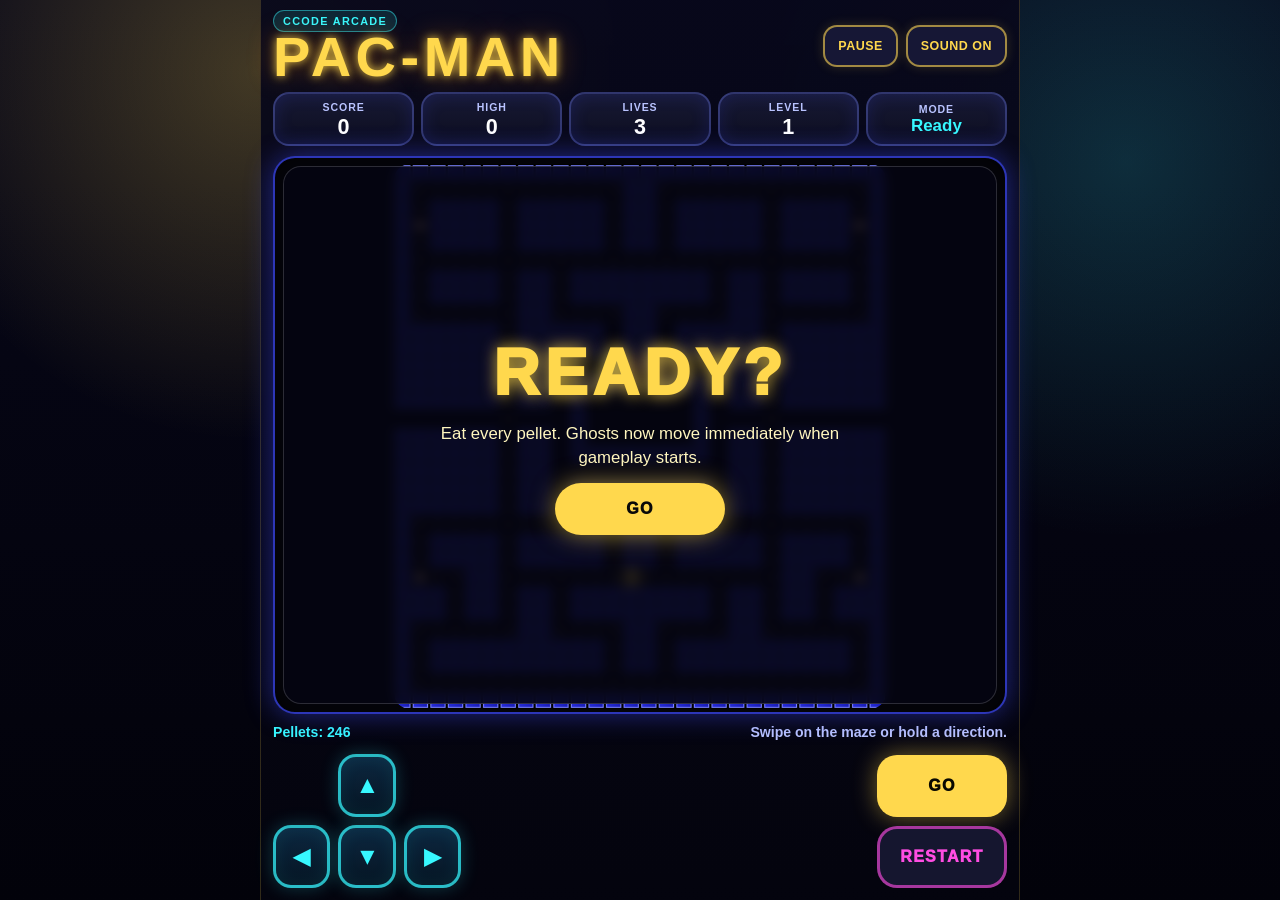
==== index.html @ 3a5b1609 "Use repo favicon for clean preview" ====
<!DOCTYPE html>
<html lang="en">
<head>
  <meta charset="UTF-8" />
  <meta name="viewport" content="width=device-width, initial-scale=1.0, maximum-scale=1.0, user-scalable=no, viewport-fit=cover" />
  <meta name="mobile-web-app-capable" content="yes" />
  <meta name="apple-mobile-web-app-capable" content="yes" />
  <meta name="apple-mobile-web-app-status-bar-style" content="black-translucent" />
  <title>CCode Pac-Man</title>
  <link rel="icon" href="./favicon.ico" />
  <link rel="shortcut icon" href="./favicon.ico" />
  <link rel="stylesheet" href="style.css" />
</head>
<body>
  <main class="app-shell" aria-label="CCode Pac-Man game">
    <header class="topbar">
      <div class="brand">
        <span class="pill">CCode Arcade</span>
        <h1>Pac-Man</h1>
      </div>
      <div class="top-actions">
        <button id="pauseBtn" class="small-btn" type="button">Pause</button>
        <button id="soundBtn" class="small-btn" type="button" aria-pressed="true">Sound On</button>
      </div>
    </header>

    <section class="scoreboard" aria-label="Game stats">
      <div class="stat"><span>Score</span><strong id="score">0</strong></div>
      <div class="stat"><span>High</span><strong id="high">0</strong></div>
      <div class="stat"><span>Lives</span><strong id="lives">3</strong></div>
      <div class="stat"><span>Level</span><strong id="level">1</strong></div>
      <div class="stat accent"><span>Mode</span><strong id="mode">Ready</strong></div>
    </section>

    <section class="stage" id="stage">
      <canvas id="game" width="448" height="496" aria-label="Playable Pac-Man maze"></canvas>
      <div id="message" class="message">
        <div id="messageTitle">Ready?</div>
        <p id="messageText">Use the buttons, swipes, WASD, or arrow keys. Controls respond on touch-down.</p>
        <button id="startBtn" type="button">Start Game</button>
      </div>
    </section>

    <div class="info-row">
      <span id="pellets">Pellets: 0</span>
      <span id="hint">Swipe on the maze or hold a direction.</span>
    </div>

    <nav class="controls" aria-label="Game controls">
      <div class="dpad" aria-label="Movement pad">
        <button class="dir up" data-dir="up" type="button" aria-label="Move up">▲</button>
        <button class="dir left" data-dir="left" type="button" aria-label="Move left">◀</button>
        <button class="dir right" data-dir="right" type="button" aria-label="Move right">▶</button>
        <button class="dir down" data-dir="down" type="button" aria-label="Move down">▼</button>
      </div>
      <div class="control-actions">
        <button id="goBtn" class="primary" type="button">Go</button>
        <button id="restartBtn" class="secondary" type="button">Restart</button>
      </div>
    </nav>
  </main>

  <script src="game.js"></script>
</body>
</html>
---- style.css ----
:root{
  --bg:#050514;
  --panel:#101126;
  --panel2:#171934;
  --line:#3f4cff;
  --line-soft:rgba(116,128,255,.34);
  --text:#f7fbff;
  --muted:#b9c3ff;
  --yellow:#ffd84d;
  --cyan:#37f8ff;
  --pink:#ff4de3;
  --red:#ff4d5d;
  --orange:#ffad42;
  --green:#59ff9f;
}
*{box-sizing:border-box;margin:0;padding:0;-webkit-tap-highlight-color:transparent;-webkit-touch-callout:none;-webkit-user-select:none;user-select:none}
html,body{width:100%;height:100%;overflow:hidden;background:var(--bg);color:var(--text);font-family:Arial,Helvetica,sans-serif;overscroll-behavior:none;touch-action:none}
body{min-height:100dvh;background:radial-gradient(circle at 20% 8%,rgba(255,216,77,.24),transparent 28%),radial-gradient(circle at 88% 18%,rgba(55,248,255,.16),transparent 28%),linear-gradient(180deg,#070719 0%,#02020a 100%)}
button{font:inherit;border:0;color:inherit;cursor:pointer;touch-action:none}
.app-shell{height:100dvh;width:100%;max-width:760px;margin:0 auto;padding:max(10px,env(safe-area-inset-top)) 12px max(10px,env(safe-area-inset-bottom));display:grid;grid-template-rows:auto auto minmax(0,1fr) auto auto;gap:10px;background:linear-gradient(180deg,rgba(8,8,27,.94),rgba(4,4,14,.98));border-inline:1px solid rgba(255,216,77,.18)}
.topbar{display:flex;align-items:center;justify-content:space-between;gap:10px;min-height:58px}
.brand{min-width:0;text-align:left}.pill{display:inline-flex;padding:4px 9px;border-radius:999px;background:rgba(55,248,255,.12);border:1px solid rgba(55,248,255,.45);color:var(--cyan);font-size:.68rem;font-weight:900;letter-spacing:.12em;text-transform:uppercase}.brand h1{font-size:clamp(2rem,8vw,3.5rem);line-height:.9;text-transform:uppercase;letter-spacing:.08em;color:var(--yellow);text-shadow:0 0 10px rgba(255,216,77,.9),0 0 28px rgba(255,136,0,.48)}
.top-actions{display:flex;gap:8px;align-items:center;justify-content:flex-end;flex-wrap:wrap}.small-btn{min-height:42px;padding:0 13px;border-radius:14px;background:#161735;border:2px solid rgba(255,216,77,.6);color:var(--yellow);font-size:.78rem;font-weight:900;text-transform:uppercase;letter-spacing:.04em;box-shadow:0 0 12px rgba(255,216,77,.16)}
.scoreboard{display:grid;grid-template-columns:repeat(5,minmax(0,1fr));gap:7px}.stat{min-height:54px;border-radius:16px;background:linear-gradient(180deg,#171934,#0d0e20);border:2px solid var(--line-soft);display:flex;flex-direction:column;justify-content:center;align-items:center;color:var(--muted);box-shadow:inset 0 0 18px rgba(63,76,255,.16)}.stat span{font-size:.66rem;text-transform:uppercase;letter-spacing:.09em;font-weight:900}.stat strong{margin-top:3px;font-size:clamp(1rem,3.8vw,1.35rem);line-height:1;color:#fff}.stat.accent strong{color:var(--cyan);font-size:clamp(.82rem,3.2vw,1.06rem)}
.stage{position:relative;min-height:0;display:grid;place-items:center;padding:6px;border-radius:22px;background:#05050c;border:2px solid rgba(63,76,255,.7);box-shadow:0 0 28px rgba(63,76,255,.48),inset 0 0 24px rgba(0,0,0,.8);overflow:hidden}#game{display:block;width:auto;height:auto;max-width:100%;max-height:100%;aspect-ratio:448/496;background:#000;border-radius:16px;image-rendering:auto;touch-action:none}
.message{position:absolute;inset:8px;z-index:5;display:flex;flex-direction:column;align-items:center;justify-content:center;gap:12px;padding:22px;text-align:center;border-radius:18px;background:rgba(5,5,18,.88);backdrop-filter:blur(6px);border:1px solid rgba(255,255,255,.16)}.message.hidden{display:none}#messageTitle{font-size:clamp(2rem,9vw,4rem);font-weight:1000;text-transform:uppercase;letter-spacing:.08em;color:var(--yellow);text-shadow:0 0 16px rgba(255,216,77,.82)}#messageText{max-width:460px;color:#fff6bf;line-height:1.45;font-size:clamp(.92rem,3.2vw,1.05rem)}#startBtn{min-width:170px;min-height:52px;padding:0 24px;border-radius:999px;background:var(--yellow);color:#090909;font-weight:1000;text-transform:uppercase;letter-spacing:.08em;box-shadow:0 0 24px rgba(255,216,77,.55)}
.info-row{display:flex;justify-content:space-between;gap:12px;color:var(--muted);font-size:.88rem;font-weight:800;min-height:20px}.info-row span:first-child{color:var(--cyan)}
.controls{display:grid;grid-template-columns:1fr auto;gap:12px;align-items:center;padding-bottom:2px}.dpad{width:188px;height:134px;display:grid;grid-template-columns:1fr 1fr 1fr;grid-template-rows:1fr 1fr;gap:8px;grid-template-areas:". up ." "left down right"}.dir{min-height:58px;border-radius:18px;background:linear-gradient(180deg,#0c2740,#061523);border:3px solid rgba(55,248,255,.72);color:var(--cyan);font-size:1.35rem;font-weight:1000;box-shadow:0 0 18px rgba(55,248,255,.22),inset 0 0 18px rgba(55,248,255,.08)}.dir.up{grid-area:up}.dir.left{grid-area:left}.dir.right{grid-area:right}.dir.down{grid-area:down}.dir.active,.dir:active{transform:scale(.94);background:var(--cyan);color:#001018;box-shadow:0 0 28px rgba(55,248,255,.74)}.control-actions{display:grid;grid-template-columns:1fr;gap:9px;min-width:130px}.primary,.secondary{min-height:62px;border-radius:20px;font-weight:1000;text-transform:uppercase;letter-spacing:.08em}.primary{background:var(--yellow);color:#080800;box-shadow:0 0 24px rgba(255,216,77,.45)}.secondary{background:#15162f;color:var(--pink);border:3px solid rgba(255,77,227,.62)}.primary:active,.secondary:active,.small-btn:active,#startBtn:active{transform:scale(.96)}
@media (max-width:560px){.app-shell{padding:max(8px,env(safe-area-inset-top)) 8px max(8px,env(safe-area-inset-bottom));gap:7px}.topbar{min-height:50px}.brand h1{font-size:clamp(1.7rem,9vw,2.4rem)}.pill{font-size:.56rem}.small-btn{min-height:36px;padding:0 9px;font-size:.64rem}.scoreboard{grid-template-columns:repeat(3,minmax(0,1fr));gap:6px}.stat{min-height:42px;border-radius:12px}.stat span{font-size:.55rem}.stat strong{font-size:1rem}.stat.accent{grid-column:span 2}.info-row{font-size:.74rem}.controls{grid-template-columns:1fr 118px;gap:8px}.dpad{width:100%;height:122px;gap:7px}.dir{min-height:52px;border-radius:16px}.control-actions{min-width:0}.primary,.secondary{min-height:56px;border-radius:18px;font-size:.82rem}}
@media (max-height:690px){.brand h1{font-size:1.75rem}.pill{display:none}.scoreboard{grid-template-columns:repeat(5,minmax(0,1fr))}.stat{min-height:36px}.stat span{font-size:.5rem}.stat strong{font-size:.88rem}.controls{grid-template-columns:1fr auto}.dpad{height:104px;width:168px}.dir{min-height:46px}.primary,.secondary{min-height:48px}.info-row{display:none}}
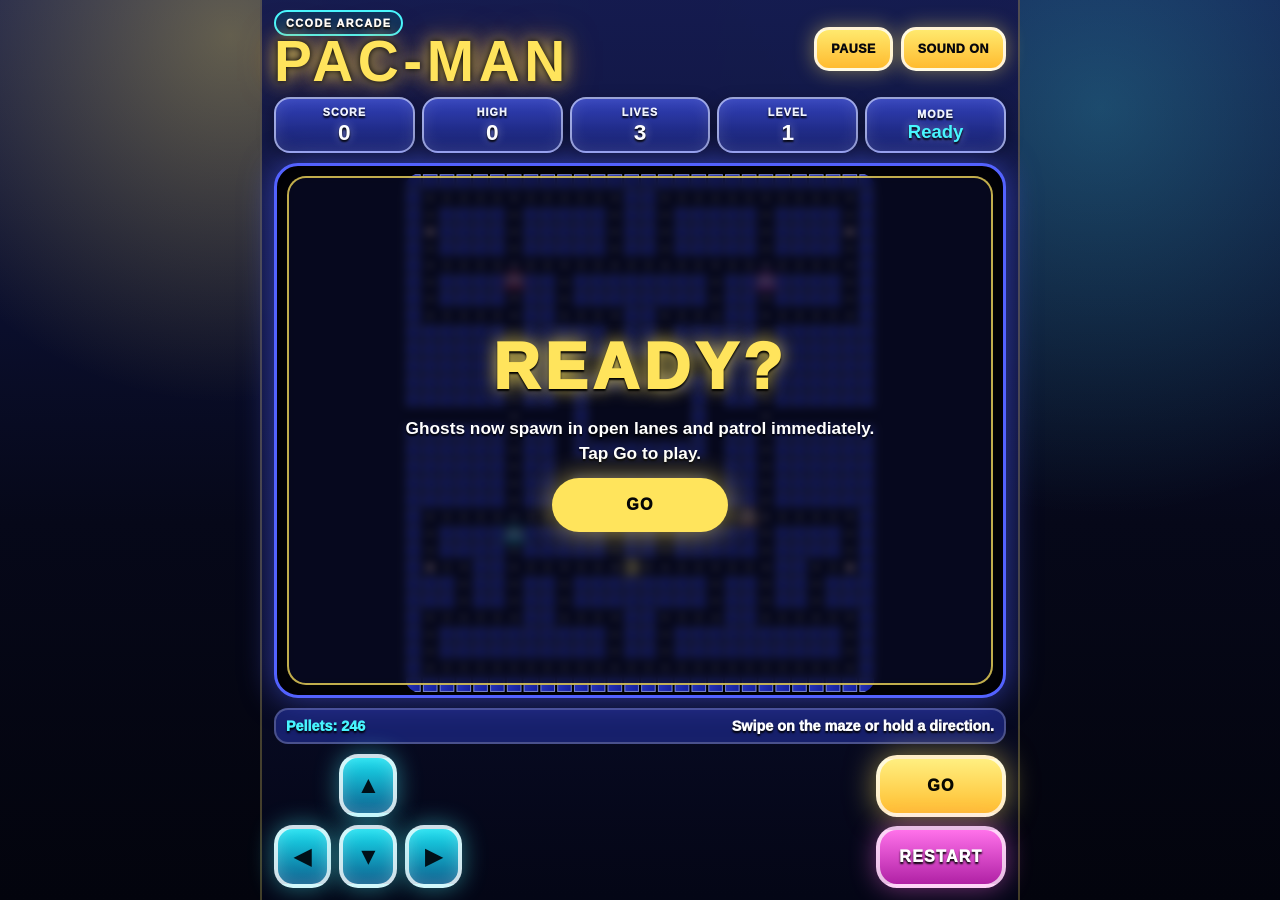
==== commit d538a2c1: "Fix readability and ghost movement" ====
--- a/index.html
+++ b/index.html
@@ -9,7 +9,7 @@
   <title>CCode Pac-Man</title>
   <link rel="icon" href="./favicon.ico" />
   <link rel="shortcut icon" href="./favicon.ico" />
-  <link rel="stylesheet" href="style.css" />
+  <link rel="stylesheet" href="style.css?v=5" />
 </head>
 <body>
   <main class="app-shell" aria-label="CCode Pac-Man game">
@@ -36,7 +36,7 @@
       <canvas id="game" width="448" height="496" aria-label="Playable Pac-Man maze"></canvas>
       <div id="message" class="message">
         <div id="messageTitle">Ready?</div>
-        <p id="messageText">Use the buttons, swipes, WASD, or arrow keys. Controls respond on touch-down.</p>
+        <p id="messageText">Use the buttons, swipes, WASD, or arrow keys. Ghosts patrol immediately and keep moving during play.</p>
         <button id="startBtn" type="button">Start Game</button>
       </div>
     </section>
@@ -60,6 +60,6 @@
     </nav>
   </main>
 
-  <script src="game.js"></script>
+  <script src="game.js?v=5"></script>
 </body>
 </html>
--- a/style.css
+++ b/style.css
@@ -1,30 +1 @@
-:root{
-  --bg:#050514;
-  --panel:#101126;
-  --panel2:#171934;
-  --line:#3f4cff;
-  --line-soft:rgba(116,128,255,.34);
-  --text:#f7fbff;
-  --muted:#b9c3ff;
-  --yellow:#ffd84d;
-  --cyan:#37f8ff;
-  --pink:#ff4de3;
-  --red:#ff4d5d;
-  --orange:#ffad42;
-  --green:#59ff9f;
-}
-*{box-sizing:border-box;margin:0;padding:0;-webkit-tap-highlight-color:transparent;-webkit-touch-callout:none;-webkit-user-select:none;user-select:none}
-html,body{width:100%;height:100%;overflow:hidden;background:var(--bg);color:var(--text);font-family:Arial,Helvetica,sans-serif;overscroll-behavior:none;touch-action:none}
-body{min-height:100dvh;background:radial-gradient(circle at 20% 8%,rgba(255,216,77,.24),transparent 28%),radial-gradient(circle at 88% 18%,rgba(55,248,255,.16),transparent 28%),linear-gradient(180deg,#070719 0%,#02020a 100%)}
-button{font:inherit;border:0;color:inherit;cursor:pointer;touch-action:none}
-.app-shell{height:100dvh;width:100%;max-width:760px;margin:0 auto;padding:max(10px,env(safe-area-inset-top)) 12px max(10px,env(safe-area-inset-bottom));display:grid;grid-template-rows:auto auto minmax(0,1fr) auto auto;gap:10px;background:linear-gradient(180deg,rgba(8,8,27,.94),rgba(4,4,14,.98));border-inline:1px solid rgba(255,216,77,.18)}
-.topbar{display:flex;align-items:center;justify-content:space-between;gap:10px;min-height:58px}
-.brand{min-width:0;text-align:left}.pill{display:inline-flex;padding:4px 9px;border-radius:999px;background:rgba(55,248,255,.12);border:1px solid rgba(55,248,255,.45);color:var(--cyan);font-size:.68rem;font-weight:900;letter-spacing:.12em;text-transform:uppercase}.brand h1{font-size:clamp(2rem,8vw,3.5rem);line-height:.9;text-transform:uppercase;letter-spacing:.08em;color:var(--yellow);text-shadow:0 0 10px rgba(255,216,77,.9),0 0 28px rgba(255,136,0,.48)}
-.top-actions{display:flex;gap:8px;align-items:center;justify-content:flex-end;flex-wrap:wrap}.small-btn{min-height:42px;padding:0 13px;border-radius:14px;background:#161735;border:2px solid rgba(255,216,77,.6);color:var(--yellow);font-size:.78rem;font-weight:900;text-transform:uppercase;letter-spacing:.04em;box-shadow:0 0 12px rgba(255,216,77,.16)}
-.scoreboard{display:grid;grid-template-columns:repeat(5,minmax(0,1fr));gap:7px}.stat{min-height:54px;border-radius:16px;background:linear-gradient(180deg,#171934,#0d0e20);border:2px solid var(--line-soft);display:flex;flex-direction:column;justify-content:center;align-items:center;color:var(--muted);box-shadow:inset 0 0 18px rgba(63,76,255,.16)}.stat span{font-size:.66rem;text-transform:uppercase;letter-spacing:.09em;font-weight:900}.stat strong{margin-top:3px;font-size:clamp(1rem,3.8vw,1.35rem);line-height:1;color:#fff}.stat.accent strong{color:var(--cyan);font-size:clamp(.82rem,3.2vw,1.06rem)}
-.stage{position:relative;min-height:0;display:grid;place-items:center;padding:6px;border-radius:22px;background:#05050c;border:2px solid rgba(63,76,255,.7);box-shadow:0 0 28px rgba(63,76,255,.48),inset 0 0 24px rgba(0,0,0,.8);overflow:hidden}#game{display:block;width:auto;height:auto;max-width:100%;max-height:100%;aspect-ratio:448/496;background:#000;border-radius:16px;image-rendering:auto;touch-action:none}
-.message{position:absolute;inset:8px;z-index:5;display:flex;flex-direction:column;align-items:center;justify-content:center;gap:12px;padding:22px;text-align:center;border-radius:18px;background:rgba(5,5,18,.88);backdrop-filter:blur(6px);border:1px solid rgba(255,255,255,.16)}.message.hidden{display:none}#messageTitle{font-size:clamp(2rem,9vw,4rem);font-weight:1000;text-transform:uppercase;letter-spacing:.08em;color:var(--yellow);text-shadow:0 0 16px rgba(255,216,77,.82)}#messageText{max-width:460px;color:#fff6bf;line-height:1.45;font-size:clamp(.92rem,3.2vw,1.05rem)}#startBtn{min-width:170px;min-height:52px;padding:0 24px;border-radius:999px;background:var(--yellow);color:#090909;font-weight:1000;text-transform:uppercase;letter-spacing:.08em;box-shadow:0 0 24px rgba(255,216,77,.55)}
-.info-row{display:flex;justify-content:space-between;gap:12px;color:var(--muted);font-size:.88rem;font-weight:800;min-height:20px}.info-row span:first-child{color:var(--cyan)}
-.controls{display:grid;grid-template-columns:1fr auto;gap:12px;align-items:center;padding-bottom:2px}.dpad{width:188px;height:134px;display:grid;grid-template-columns:1fr 1fr 1fr;grid-template-rows:1fr 1fr;gap:8px;grid-template-areas:". up ." "left down right"}.dir{min-height:58px;border-radius:18px;background:linear-gradient(180deg,#0c2740,#061523);border:3px solid rgba(55,248,255,.72);color:var(--cyan);font-size:1.35rem;font-weight:1000;box-shadow:0 0 18px rgba(55,248,255,.22),inset 0 0 18px rgba(55,248,255,.08)}.dir.up{grid-area:up}.dir.left{grid-area:left}.dir.right{grid-area:right}.dir.down{grid-area:down}.dir.active,.dir:active{transform:scale(.94);background:var(--cyan);color:#001018;box-shadow:0 0 28px rgba(55,248,255,.74)}.control-actions{display:grid;grid-template-columns:1fr;gap:9px;min-width:130px}.primary,.secondary{min-height:62px;border-radius:20px;font-weight:1000;text-transform:uppercase;letter-spacing:.08em}.primary{background:var(--yellow);color:#080800;box-shadow:0 0 24px rgba(255,216,77,.45)}.secondary{background:#15162f;color:var(--pink);border:3px solid rgba(255,77,227,.62)}.primary:active,.secondary:active,.small-btn:active,#startBtn:active{transform:scale(.96)}
-@media (max-width:560px){.app-shell{padding:max(8px,env(safe-area-inset-top)) 8px max(8px,env(safe-area-inset-bottom));gap:7px}.topbar{min-height:50px}.brand h1{font-size:clamp(1.7rem,9vw,2.4rem)}.pill{font-size:.56rem}.small-btn{min-height:36px;padding:0 9px;font-size:.64rem}.scoreboard{grid-template-columns:repeat(3,minmax(0,1fr));gap:6px}.stat{min-height:42px;border-radius:12px}.stat span{font-size:.55rem}.stat strong{font-size:1rem}.stat.accent{grid-column:span 2}.info-row{font-size:.74rem}.controls{grid-template-columns:1fr 118px;gap:8px}.dpad{width:100%;height:122px;gap:7px}.dir{min-height:52px;border-radius:16px}.control-actions{min-width:0}.primary,.secondary{min-height:56px;border-radius:18px;font-size:.82rem}}
-@media (max-height:690px){.brand h1{font-size:1.75rem}.pill{display:none}.scoreboard{grid-template-columns:repeat(5,minmax(0,1fr))}.stat{min-height:36px}.stat span{font-size:.5rem}.stat strong{font-size:.88rem}.controls{grid-template-columns:1fr auto}.dpad{height:104px;width:168px}.dir{min-height:46px}.primary,.secondary{min-height:48px}.info-row{display:none}}
+:root{--bg:#060819;--panel:#1c2460;--panel2:#26308a;--line:#5f6bff;--text:#ffffff;--muted:#dce4ff;--yellow:#ffe45c;--cyan:#48f7ff;--pink:#ff68e8;--red:#ff5268;--orange:#ffb24d;--green:#59ff9f}*{box-sizing:border-box;margin:0;padding:0;-webkit-tap-highlight-color:transparent;-webkit-touch-callout:none;-webkit-user-select:none;user-select:none}html,body{width:100%;height:100%;overflow:hidden;background:var(--bg);color:var(--text);font-family:Arial,Helvetica,sans-serif;overscroll-behavior:none;touch-action:none;-webkit-text-size-adjust:100%}body{min-height:100dvh;background:radial-gradient(circle at 18% 4%,rgba(255,228,92,.35),transparent 27%),radial-gradient(circle at 86% 12%,rgba(72,247,255,.24),transparent 30%),linear-gradient(180deg,#11184a 0%,#060819 58%,#03040d 100%)}button{font:inherit;border:0;cursor:pointer;touch-action:none}.app-shell{height:100dvh;width:100%;max-width:760px;margin:0 auto;padding:max(10px,env(safe-area-inset-top)) 12px max(10px,env(safe-area-inset-bottom));display:grid;grid-template-rows:auto auto minmax(0,1fr) auto auto;gap:10px;background:linear-gradient(180deg,rgba(21,27,79,.98),rgba(4,6,22,.99));border-inline:2px solid rgba(255,228,92,.25);filter:none;opacity:1}.topbar{display:flex;align-items:center;justify-content:space-between;gap:10px;min-height:58px}.brand{min-width:0;text-align:left}.pill{display:inline-flex;padding:5px 10px;border-radius:999px;background:#0f315c;border:2px solid var(--cyan);color:#fff;font-size:.68rem;font-weight:1000;letter-spacing:.13em;text-transform:uppercase;text-shadow:0 2px 2px #000}.brand h1{font-size:clamp(2rem,8vw,3.55rem);line-height:.9;text-transform:uppercase;letter-spacing:.08em;color:var(--yellow);-webkit-text-fill-color:var(--yellow);text-shadow:0 0 6px #000,0 0 18px rgba(255,228,92,.9),0 0 34px rgba(255,136,0,.55)}.top-actions{display:flex;gap:8px;align-items:center;justify-content:flex-end;flex-wrap:wrap}.small-btn{min-height:44px;padding:0 14px;border-radius:15px;background:linear-gradient(180deg,#ffe96e,#ffbb2f);border:3px solid rgba(255,255,255,.8);color:#07070c;font-size:.78rem;font-weight:1000;text-transform:uppercase;letter-spacing:.04em;box-shadow:0 0 20px rgba(255,228,92,.45);-webkit-text-fill-color:#07070c;text-shadow:none}.scoreboard{display:grid;grid-template-columns:repeat(5,minmax(0,1fr));gap:7px}.stat{min-height:56px;border-radius:16px;background:linear-gradient(180deg,#3140bb,#161f66);border:2px solid rgba(205,214,255,.72);display:flex;flex-direction:column;justify-content:center;align-items:center;color:#fff;box-shadow:inset 0 0 16px rgba(255,255,255,.12),0 5px 16px rgba(0,0,0,.35)}.stat span{font-size:.67rem;text-transform:uppercase;letter-spacing:.1em;font-weight:1000;color:#eff3ff;-webkit-text-fill-color:#eff3ff;text-shadow:0 2px 2px #000}.stat strong{margin-top:3px;font-size:clamp(1.05rem,4vw,1.42rem);line-height:1;color:#fff;-webkit-text-fill-color:#fff;text-shadow:0 2px 2px #000,0 0 10px rgba(255,255,255,.42)}.stat.accent strong{color:var(--cyan);-webkit-text-fill-color:var(--cyan);font-size:clamp(.95rem,3.5vw,1.16rem)}.stage{position:relative;min-height:0;display:grid;place-items:center;padding:7px;border-radius:24px;background:#03030a;border:3px solid #5362ff;box-shadow:0 0 32px rgba(83,98,255,.55),inset 0 0 22px rgba(0,0,0,.8);overflow:hidden}#game{display:block;width:auto;height:auto;max-width:100%;max-height:100%;aspect-ratio:448/496;background:#000;border-radius:16px;image-rendering:auto;touch-action:none}.message{position:absolute;inset:10px;z-index:5;display:flex;flex-direction:column;align-items:center;justify-content:center;gap:12px;padding:22px;text-align:center;border-radius:19px;background:rgba(8,11,37,.78);backdrop-filter:blur(4px);border:2px solid rgba(255,228,92,.75);box-shadow:0 0 34px rgba(0,0,0,.45)}.message.hidden{display:none}#messageTitle{font-size:clamp(2rem,9vw,4rem);font-weight:1000;text-transform:uppercase;letter-spacing:.08em;color:var(--yellow);-webkit-text-fill-color:var(--yellow);text-shadow:0 2px 2px #000,0 0 18px rgba(255,228,92,.86)}#messageText{max-width:470px;color:#fff;-webkit-text-fill-color:#fff;line-height:1.45;font-weight:900;font-size:clamp(.94rem,3.2vw,1.08rem);text-shadow:0 2px 2px #000}#startBtn{min-width:176px;min-height:54px;padding:0 24px;border-radius:999px;background:var(--yellow);color:#060606;-webkit-text-fill-color:#060606;font-weight:1000;text-transform:uppercase;letter-spacing:.08em;box-shadow:0 0 28px rgba(255,228,92,.62)}.info-row{display:flex;justify-content:space-between;gap:12px;padding:8px 10px;border-radius:14px;background:#17206b;border:2px solid rgba(255,255,255,.22);color:#fff;font-size:.9rem;font-weight:1000;min-height:20px;text-shadow:0 2px 2px #000}.info-row span:first-child{color:var(--cyan);-webkit-text-fill-color:var(--cyan)}#hint{color:#fff;-webkit-text-fill-color:#fff;text-align:right}.controls{display:grid;grid-template-columns:1fr auto;gap:12px;align-items:center;padding-bottom:2px}.dpad{width:188px;height:134px;display:grid;grid-template-columns:1fr 1fr 1fr;grid-template-rows:1fr 1fr;gap:8px;grid-template-areas:". up ." "left down right"}.dir{min-height:58px;border-radius:19px;background:linear-gradient(180deg,#19dff0,#0b5e8d);border:4px solid rgba(255,255,255,.8);color:#001018;-webkit-text-fill-color:#001018;font-size:1.35rem;font-weight:1000;box-shadow:0 0 24px rgba(72,247,255,.44),inset 0 0 16px rgba(255,255,255,.24);text-shadow:none}.dir.up{grid-area:up}.dir.left{grid-area:left}.dir.right{grid-area:right}.dir.down{grid-area:down}.dir.active,.dir:active{transform:scale(.94);background:var(--yellow);color:#060606;-webkit-text-fill-color:#060606;box-shadow:0 0 34px rgba(255,228,92,.82)}.control-actions{display:grid;grid-template-columns:1fr;gap:9px;min-width:130px}.primary,.secondary{min-height:62px;border-radius:21px;font-weight:1000;text-transform:uppercase;letter-spacing:.08em}.primary{background:linear-gradient(180deg,#ffef80,#ffbe2f);color:#080800;-webkit-text-fill-color:#080800;border:4px solid rgba(255,255,255,.72);box-shadow:0 0 30px rgba(255,228,92,.55)}.secondary{background:linear-gradient(180deg,#ff71ea,#b021a5);color:#fff;-webkit-text-fill-color:#fff;border:4px solid rgba(255,255,255,.7);text-shadow:0 2px 2px #000;box-shadow:0 0 26px rgba(255,104,232,.45)}.primary:active,.secondary:active,.small-btn:active,#startBtn:active{transform:scale(.96)}@media (max-width:560px){.app-shell{padding:max(8px,env(safe-area-inset-top)) 8px max(8px,env(safe-area-inset-bottom));gap:7px}.topbar{min-height:50px}.brand h1{font-size:clamp(1.7rem,9vw,2.45rem)}.pill{font-size:.56rem}.small-btn{min-height:38px;padding:0 10px;font-size:.64rem}.scoreboard{grid-template-columns:repeat(3,minmax(0,1fr));gap:6px}.stat{min-height:44px;border-radius:13px}.stat span{font-size:.55rem}.stat strong{font-size:1rem}.stat.accent{grid-column:span 2}.info-row{font-size:.76rem}.controls{grid-template-columns:1fr 118px;gap:8px}.dpad{width:100%;height:122px;gap:7px}.dir{min-height:52px;border-radius:16px}.control-actions{min-width:0}.primary,.secondary{min-height:56px;border-radius:18px;font-size:.82rem}}@media (max-height:690px){.brand h1{font-size:1.75rem}.pill{display:none}.scoreboard{grid-template-columns:repeat(5,minmax(0,1fr))}.stat{min-height:38px}.stat span{font-size:.5rem}.stat strong{font-size:.92rem}.controls{grid-template-columns:1fr auto}.dpad{height:104px;width:168px}.dir{min-height:46px}.primary,.secondary{min-height:48px}.info-row{display:flex}}
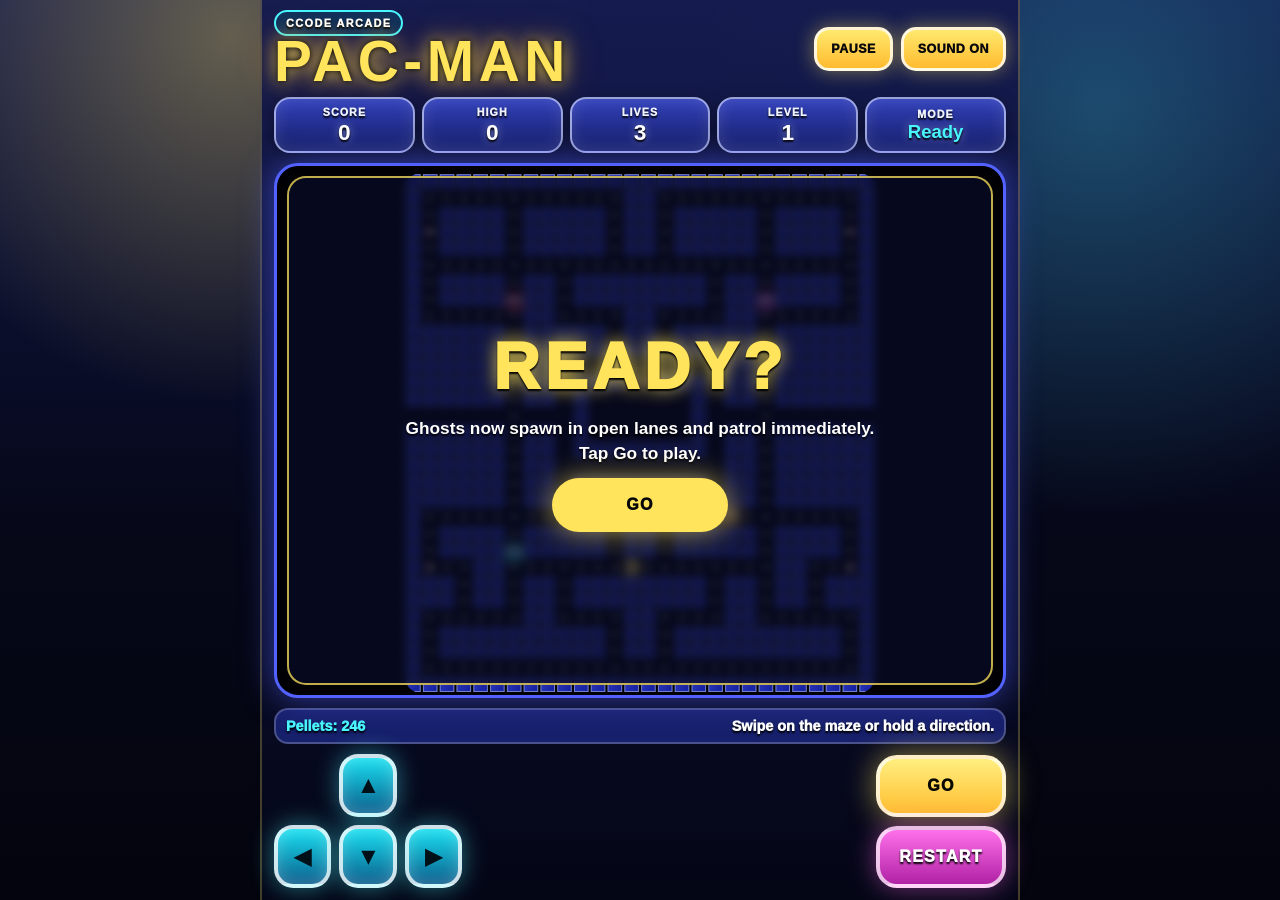
==== commit ac1175c7: "Use inline favicon to keep preview clean" ====
--- a/index.html
+++ b/index.html
@@ -7,8 +7,7 @@
   <meta name="apple-mobile-web-app-capable" content="yes" />
   <meta name="apple-mobile-web-app-status-bar-style" content="black-translucent" />
   <title>CCode Pac-Man</title>
-  <link rel="icon" href="./favicon.ico" />
-  <link rel="shortcut icon" href="./favicon.ico" />
+  <link rel="icon" href="data:image/svg+xml,%3Csvg xmlns='http://www.w3.org/2000/svg' viewBox='0 0 64 64'%3E%3Ccircle cx='32' cy='32' r='30' fill='%23ffe45c'/%3E%3Cpath d='M32 32 L58 18 A30 30 0 1 0 58 46 Z' fill='%23060819'/%3E%3C/svg%3E" />
   <link rel="stylesheet" href="style.css?v=5" />
 </head>
 <body>
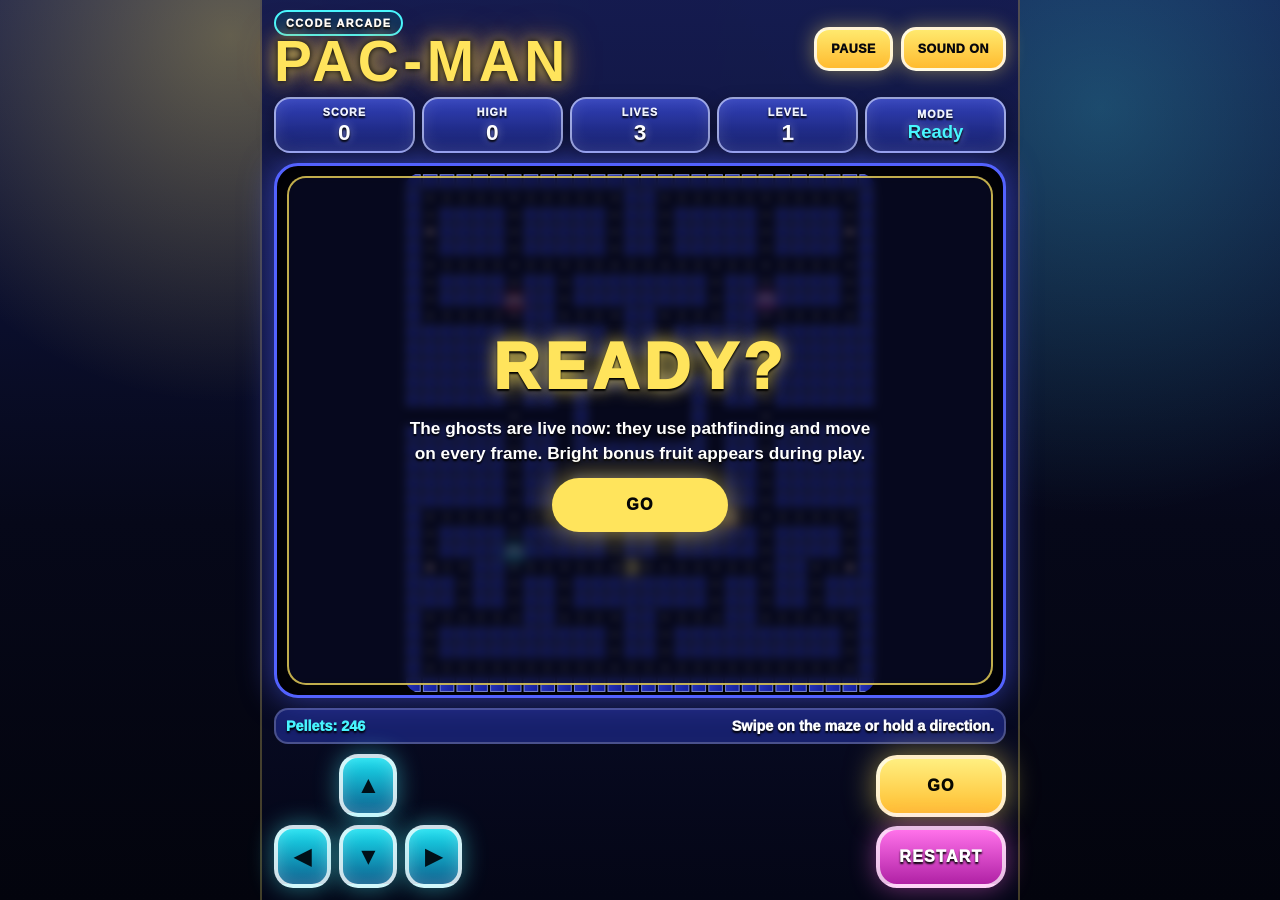
==== commit b2c38315: "Fix ghost movement and brighten fruit rendering" ====
--- a/index.html
+++ b/index.html
@@ -8,7 +8,7 @@
   <meta name="apple-mobile-web-app-status-bar-style" content="black-translucent" />
   <title>CCode Pac-Man</title>
   <link rel="icon" href="data:image/svg+xml,%3Csvg xmlns='http://www.w3.org/2000/svg' viewBox='0 0 64 64'%3E%3Ccircle cx='32' cy='32' r='30' fill='%23ffe45c'/%3E%3Cpath d='M32 32 L58 18 A30 30 0 1 0 58 46 Z' fill='%23060819'/%3E%3C/svg%3E" />
-  <link rel="stylesheet" href="style.css?v=5" />
+  <link rel="stylesheet" href="style.css?v=6" />
 </head>
 <body>
   <main class="app-shell" aria-label="CCode Pac-Man game">
@@ -59,6 +59,6 @@
     </nav>
   </main>
 
-  <script src="game.js?v=5"></script>
+  <script src="game.js?v=6"></script>
 </body>
 </html>
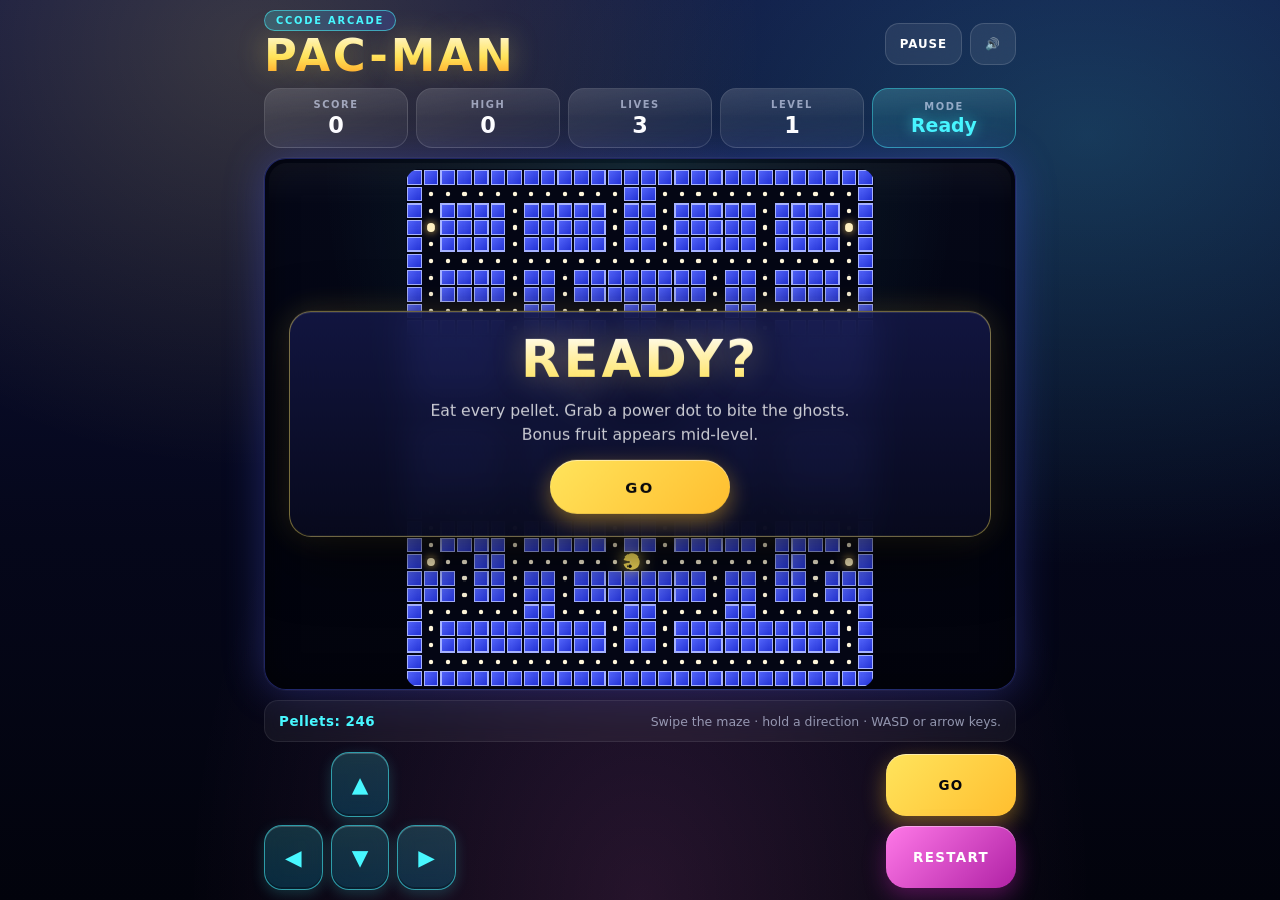
==== commit 9d1d8723: "Bump asset version + cleaner sound icon" ====
--- a/index.html
+++ b/index.html
@@ -8,7 +8,7 @@
   <meta name="apple-mobile-web-app-status-bar-style" content="black-translucent" />
   <title>CCode Pac-Man</title>
   <link rel="icon" href="data:image/svg+xml,%3Csvg xmlns='http://www.w3.org/2000/svg' viewBox='0 0 64 64'%3E%3Ccircle cx='32' cy='32' r='30' fill='%23ffe45c'/%3E%3Cpath d='M32 32 L58 18 A30 30 0 1 0 58 46 Z' fill='%23060819'/%3E%3C/svg%3E" />
-  <link rel="stylesheet" href="style.css?v=6" />
+  <link rel="stylesheet" href="style.css?v=7" />
 </head>
 <body>
   <main class="app-shell" aria-label="CCode Pac-Man game">
@@ -19,7 +19,7 @@
       </div>
       <div class="top-actions">
         <button id="pauseBtn" class="small-btn" type="button">Pause</button>
-        <button id="soundBtn" class="small-btn" type="button" aria-pressed="true">Sound On</button>
+        <button id="soundBtn" class="small-btn" type="button" aria-pressed="true" aria-label="Toggle sound">🔊</button>
       </div>
     </header>
 
@@ -35,14 +35,14 @@
       <canvas id="game" width="448" height="496" aria-label="Playable Pac-Man maze"></canvas>
       <div id="message" class="message">
         <div id="messageTitle">Ready?</div>
-        <p id="messageText">Use the buttons, swipes, WASD, or arrow keys. Ghosts patrol immediately and keep moving during play.</p>
+        <p id="messageText">Chomp every pellet. Grab a power dot to bite back. Watch for the bonus fruit.</p>
         <button id="startBtn" type="button">Start Game</button>
       </div>
     </section>
 
     <div class="info-row">
       <span id="pellets">Pellets: 0</span>
-      <span id="hint">Swipe on the maze or hold a direction.</span>
+      <span id="hint">Swipe the maze · hold a direction · WASD or arrow keys.</span>
     </div>
 
     <nav class="controls" aria-label="Game controls">
@@ -59,6 +59,6 @@
     </nav>
   </main>
 
-  <script src="game.js?v=6"></script>
+  <script src="game.js?v=7"></script>
 </body>
 </html>
--- a/style.css
+++ b/style.css
@@ -1 +1,584 @@
-:root{--bg:#060819;--panel:#1c2460;--panel2:#26308a;--line:#5f6bff;--text:#ffffff;--muted:#dce4ff;--yellow:#ffe45c;--cyan:#48f7ff;--pink:#ff68e8;--red:#ff5268;--orange:#ffb24d;--green:#59ff9f}*{box-sizing:border-box;margin:0;padding:0;-webkit-tap-highlight-color:transparent;-webkit-touch-callout:none;-webkit-user-select:none;user-select:none}html,body{width:100%;height:100%;overflow:hidden;background:var(--bg);color:var(--text);font-family:Arial,Helvetica,sans-serif;overscroll-behavior:none;touch-action:none;-webkit-text-size-adjust:100%}body{min-height:100dvh;background:radial-gradient(circle at 18% 4%,rgba(255,228,92,.35),transparent 27%),radial-gradient(circle at 86% 12%,rgba(72,247,255,.24),transparent 30%),linear-gradient(180deg,#11184a 0%,#060819 58%,#03040d 100%)}button{font:inherit;border:0;cursor:pointer;touch-action:none}.app-shell{height:100dvh;width:100%;max-width:760px;margin:0 auto;padding:max(10px,env(safe-area-inset-top)) 12px max(10px,env(safe-area-inset-bottom));display:grid;grid-template-rows:auto auto minmax(0,1fr) auto auto;gap:10px;background:linear-gradient(180deg,rgba(21,27,79,.98),rgba(4,6,22,.99));border-inline:2px solid rgba(255,228,92,.25);filter:none;opacity:1}.topbar{display:flex;align-items:center;justify-content:space-between;gap:10px;min-height:58px}.brand{min-width:0;text-align:left}.pill{display:inline-flex;padding:5px 10px;border-radius:999px;background:#0f315c;border:2px solid var(--cyan);color:#fff;font-size:.68rem;font-weight:1000;letter-spacing:.13em;text-transform:uppercase;text-shadow:0 2px 2px #000}.brand h1{font-size:clamp(2rem,8vw,3.55rem);line-height:.9;text-transform:uppercase;letter-spacing:.08em;color:var(--yellow);-webkit-text-fill-color:var(--yellow);text-shadow:0 0 6px #000,0 0 18px rgba(255,228,92,.9),0 0 34px rgba(255,136,0,.55)}.top-actions{display:flex;gap:8px;align-items:center;justify-content:flex-end;flex-wrap:wrap}.small-btn{min-height:44px;padding:0 14px;border-radius:15px;background:linear-gradient(180deg,#ffe96e,#ffbb2f);border:3px solid rgba(255,255,255,.8);color:#07070c;font-size:.78rem;font-weight:1000;text-transform:uppercase;letter-spacing:.04em;box-shadow:0 0 20px rgba(255,228,92,.45);-webkit-text-fill-color:#07070c;text-shadow:none}.scoreboard{display:grid;grid-template-columns:repeat(5,minmax(0,1fr));gap:7px}.stat{min-height:56px;border-radius:16px;background:linear-gradient(180deg,#3140bb,#161f66);border:2px solid rgba(205,214,255,.72);display:flex;flex-direction:column;justify-content:center;align-items:center;color:#fff;box-shadow:inset 0 0 16px rgba(255,255,255,.12),0 5px 16px rgba(0,0,0,.35)}.stat span{font-size:.67rem;text-transform:uppercase;letter-spacing:.1em;font-weight:1000;color:#eff3ff;-webkit-text-fill-color:#eff3ff;text-shadow:0 2px 2px #000}.stat strong{margin-top:3px;font-size:clamp(1.05rem,4vw,1.42rem);line-height:1;color:#fff;-webkit-text-fill-color:#fff;text-shadow:0 2px 2px #000,0 0 10px rgba(255,255,255,.42)}.stat.accent strong{color:var(--cyan);-webkit-text-fill-color:var(--cyan);font-size:clamp(.95rem,3.5vw,1.16rem)}.stage{position:relative;min-height:0;display:grid;place-items:center;padding:7px;border-radius:24px;background:#03030a;border:3px solid #5362ff;box-shadow:0 0 32px rgba(83,98,255,.55),inset 0 0 22px rgba(0,0,0,.8);overflow:hidden}#game{display:block;width:auto;height:auto;max-width:100%;max-height:100%;aspect-ratio:448/496;background:#000;border-radius:16px;image-rendering:auto;touch-action:none}.message{position:absolute;inset:10px;z-index:5;display:flex;flex-direction:column;align-items:center;justify-content:center;gap:12px;padding:22px;text-align:center;border-radius:19px;background:rgba(8,11,37,.78);backdrop-filter:blur(4px);border:2px solid rgba(255,228,92,.75);box-shadow:0 0 34px rgba(0,0,0,.45)}.message.hidden{display:none}#messageTitle{font-size:clamp(2rem,9vw,4rem);font-weight:1000;text-transform:uppercase;letter-spacing:.08em;color:var(--yellow);-webkit-text-fill-color:var(--yellow);text-shadow:0 2px 2px #000,0 0 18px rgba(255,228,92,.86)}#messageText{max-width:470px;color:#fff;-webkit-text-fill-color:#fff;line-height:1.45;font-weight:900;font-size:clamp(.94rem,3.2vw,1.08rem);text-shadow:0 2px 2px #000}#startBtn{min-width:176px;min-height:54px;padding:0 24px;border-radius:999px;background:var(--yellow);color:#060606;-webkit-text-fill-color:#060606;font-weight:1000;text-transform:uppercase;letter-spacing:.08em;box-shadow:0 0 28px rgba(255,228,92,.62)}.info-row{display:flex;justify-content:space-between;gap:12px;padding:8px 10px;border-radius:14px;background:#17206b;border:2px solid rgba(255,255,255,.22);color:#fff;font-size:.9rem;font-weight:1000;min-height:20px;text-shadow:0 2px 2px #000}.info-row span:first-child{color:var(--cyan);-webkit-text-fill-color:var(--cyan)}#hint{color:#fff;-webkit-text-fill-color:#fff;text-align:right}.controls{display:grid;grid-template-columns:1fr auto;gap:12px;align-items:center;padding-bottom:2px}.dpad{width:188px;height:134px;display:grid;grid-template-columns:1fr 1fr 1fr;grid-template-rows:1fr 1fr;gap:8px;grid-template-areas:". up ." "left down right"}.dir{min-height:58px;border-radius:19px;background:linear-gradient(180deg,#19dff0,#0b5e8d);border:4px solid rgba(255,255,255,.8);color:#001018;-webkit-text-fill-color:#001018;font-size:1.35rem;font-weight:1000;box-shadow:0 0 24px rgba(72,247,255,.44),inset 0 0 16px rgba(255,255,255,.24);text-shadow:none}.dir.up{grid-area:up}.dir.left{grid-area:left}.dir.right{grid-area:right}.dir.down{grid-area:down}.dir.active,.dir:active{transform:scale(.94);background:var(--yellow);color:#060606;-webkit-text-fill-color:#060606;box-shadow:0 0 34px rgba(255,228,92,.82)}.control-actions{display:grid;grid-template-columns:1fr;gap:9px;min-width:130px}.primary,.secondary{min-height:62px;border-radius:21px;font-weight:1000;text-transform:uppercase;letter-spacing:.08em}.primary{background:linear-gradient(180deg,#ffef80,#ffbe2f);color:#080800;-webkit-text-fill-color:#080800;border:4px solid rgba(255,255,255,.72);box-shadow:0 0 30px rgba(255,228,92,.55)}.secondary{background:linear-gradient(180deg,#ff71ea,#b021a5);color:#fff;-webkit-text-fill-color:#fff;border:4px solid rgba(255,255,255,.7);text-shadow:0 2px 2px #000;box-shadow:0 0 26px rgba(255,104,232,.45)}.primary:active,.secondary:active,.small-btn:active,#startBtn:active{transform:scale(.96)}@media (max-width:560px){.app-shell{padding:max(8px,env(safe-area-inset-top)) 8px max(8px,env(safe-area-inset-bottom));gap:7px}.topbar{min-height:50px}.brand h1{font-size:clamp(1.7rem,9vw,2.45rem)}.pill{font-size:.56rem}.small-btn{min-height:38px;padding:0 10px;font-size:.64rem}.scoreboard{grid-template-columns:repeat(3,minmax(0,1fr));gap:6px}.stat{min-height:44px;border-radius:13px}.stat span{font-size:.55rem}.stat strong{font-size:1rem}.stat.accent{grid-column:span 2}.info-row{font-size:.76rem}.controls{grid-template-columns:1fr 118px;gap:8px}.dpad{width:100%;height:122px;gap:7px}.dir{min-height:52px;border-radius:16px}.control-actions{min-width:0}.primary,.secondary{min-height:56px;border-radius:18px;font-size:.82rem}}@media (max-height:690px){.brand h1{font-size:1.75rem}.pill{display:none}.scoreboard{grid-template-columns:repeat(5,minmax(0,1fr))}.stat{min-height:38px}.stat span{font-size:.5rem}.stat strong{font-size:.92rem}.controls{grid-template-columns:1fr auto}.dpad{height:104px;width:168px}.dir{min-height:46px}.primary,.secondary{min-height:48px}.info-row{display:flex}}
+:root {
+  --bg-deep: #05071a;
+  --bg-mid: #0f1340;
+  --bg-soft: #1b2270;
+  --ink: #ffffff;
+  --ink-soft: rgba(255, 255, 255, 0.78);
+  --ink-muted: rgba(220, 228, 255, 0.62);
+  --yellow: #ffe45c;
+  --yellow-deep: #ffbe2f;
+  --cyan: #48f7ff;
+  --cyan-deep: #0b7fa8;
+  --pink: #ff79e8;
+  --magenta: #b021a5;
+  --red: #ff5577;
+  --orange: #ffb24d;
+  --green: #59ff9f;
+  --line: rgba(255, 255, 255, 0.14);
+  --line-soft: rgba(255, 255, 255, 0.08);
+}
+
+* {
+  box-sizing: border-box;
+  margin: 0;
+  padding: 0;
+  -webkit-tap-highlight-color: transparent;
+  -webkit-touch-callout: none;
+  -webkit-user-select: none;
+  user-select: none;
+}
+
+html, body {
+  width: 100%;
+  height: 100%;
+  overflow: hidden;
+  background: var(--bg-deep);
+  color: var(--ink);
+  font-family: 'Inter', system-ui, -apple-system, 'Segoe UI', Roboto, Arial, sans-serif;
+  overscroll-behavior: none;
+  touch-action: none;
+  -webkit-text-size-adjust: 100%;
+}
+
+body {
+  min-height: 100dvh;
+  background:
+    radial-gradient(ellipse at 20% 5%, rgba(255, 228, 92, 0.18) 0%, transparent 35%),
+    radial-gradient(ellipse at 85% 15%, rgba(72, 247, 255, 0.18) 0%, transparent 40%),
+    radial-gradient(ellipse at 50% 100%, rgba(255, 121, 232, 0.14) 0%, transparent 50%),
+    linear-gradient(180deg, var(--bg-mid) 0%, var(--bg-deep) 60%, #02030c 100%);
+}
+
+button {
+  font: inherit;
+  border: 0;
+  cursor: pointer;
+  touch-action: none;
+  color: inherit;
+}
+
+/* ────────── APP SHELL ────────── */
+.app-shell {
+  height: 100dvh;
+  width: 100%;
+  max-width: 780px;
+  margin: 0 auto;
+  padding:
+    max(10px, env(safe-area-inset-top)) 14px
+    max(10px, env(safe-area-inset-bottom));
+  display: grid;
+  grid-template-rows: auto auto minmax(0, 1fr) auto auto;
+  gap: 10px;
+  position: relative;
+}
+
+/* ────────── TOP BAR ────────── */
+.topbar {
+  display: flex;
+  align-items: center;
+  justify-content: space-between;
+  gap: 10px;
+  min-height: 58px;
+}
+
+.brand {
+  min-width: 0;
+  text-align: left;
+  display: flex;
+  flex-direction: column;
+  gap: 4px;
+}
+
+.pill {
+  display: inline-flex;
+  align-self: flex-start;
+  padding: 4px 11px;
+  border-radius: 999px;
+  background: linear-gradient(135deg, rgba(72, 247, 255, 0.22), rgba(83, 98, 255, 0.22));
+  border: 1px solid rgba(72, 247, 255, 0.55);
+  color: var(--cyan);
+  font-size: 0.62rem;
+  font-weight: 800;
+  letter-spacing: 0.18em;
+  text-transform: uppercase;
+  backdrop-filter: blur(8px);
+}
+
+.brand h1 {
+  font-size: clamp(1.8rem, 7.5vw, 2.8rem);
+  line-height: 0.95;
+  text-transform: uppercase;
+  letter-spacing: 0.06em;
+  font-weight: 900;
+  background: linear-gradient(180deg, #fff8d4 0%, var(--yellow) 50%, #ff9c1e 100%);
+  -webkit-background-clip: text;
+  background-clip: text;
+  -webkit-text-fill-color: transparent;
+  text-shadow: 0 0 28px rgba(255, 228, 92, 0.35);
+}
+
+.top-actions {
+  display: flex;
+  gap: 8px;
+  align-items: center;
+  justify-content: flex-end;
+  flex-wrap: wrap;
+}
+
+.small-btn {
+  min-height: 42px;
+  padding: 0 14px;
+  border-radius: 14px;
+  background: rgba(255, 255, 255, 0.08);
+  border: 1px solid var(--line);
+  color: var(--ink);
+  font-size: 0.74rem;
+  font-weight: 800;
+  letter-spacing: 0.08em;
+  text-transform: uppercase;
+  backdrop-filter: blur(10px);
+  transition: transform 0.15s, background 0.18s, border-color 0.18s;
+}
+
+.small-btn:hover {
+  background: rgba(255, 255, 255, 0.13);
+  border-color: rgba(255, 255, 255, 0.28);
+}
+
+.small-btn:active {
+  transform: scale(0.95);
+}
+
+/* ────────── SCOREBOARD ────────── */
+.scoreboard {
+  display: grid;
+  grid-template-columns: repeat(5, minmax(0, 1fr));
+  gap: 8px;
+}
+
+.stat {
+  min-height: 60px;
+  border-radius: 16px;
+  background:
+    linear-gradient(160deg, rgba(255, 255, 255, 0.10) 0%, rgba(255, 255, 255, 0.03) 100%);
+  border: 1px solid var(--line);
+  display: flex;
+  flex-direction: column;
+  justify-content: center;
+  align-items: center;
+  backdrop-filter: blur(12px);
+  position: relative;
+  overflow: hidden;
+}
+
+.stat::before {
+  content: '';
+  position: absolute;
+  inset: 0;
+  background: linear-gradient(180deg, rgba(255,255,255,0.06), transparent 50%);
+  pointer-events: none;
+}
+
+.stat span {
+  font-size: 0.62rem;
+  text-transform: uppercase;
+  letter-spacing: 0.16em;
+  font-weight: 800;
+  color: var(--ink-muted);
+}
+
+.stat strong {
+  margin-top: 4px;
+  font-size: clamp(1.05rem, 4vw, 1.4rem);
+  line-height: 1;
+  font-weight: 900;
+  color: var(--ink);
+  font-variant-numeric: tabular-nums;
+}
+
+.stat.accent {
+  background:
+    linear-gradient(160deg, rgba(72, 247, 255, 0.18) 0%, rgba(72, 247, 255, 0.04) 100%);
+  border-color: rgba(72, 247, 255, 0.45);
+}
+
+.stat.accent strong {
+  color: var(--cyan);
+  font-size: clamp(0.92rem, 3.5vw, 1.18rem);
+  text-shadow: 0 0 14px rgba(72, 247, 255, 0.55);
+}
+
+/* ────────── STAGE ────────── */
+.stage {
+  position: relative;
+  min-height: 0;
+  display: grid;
+  place-items: center;
+  padding: 10px;
+  border-radius: 22px;
+  background:
+    radial-gradient(ellipse at 50% 0%, rgba(72, 247, 255, 0.12) 0%, transparent 60%),
+    linear-gradient(180deg, #050818 0%, #02030c 100%);
+  border: 1px solid rgba(83, 98, 255, 0.35);
+  box-shadow:
+    0 0 0 1px rgba(255, 255, 255, 0.04),
+    0 0 40px rgba(83, 98, 255, 0.32),
+    inset 0 0 30px rgba(0, 0, 0, 0.55);
+  overflow: hidden;
+}
+
+.stage::before {
+  content: '';
+  position: absolute;
+  inset: 4px;
+  border-radius: 18px;
+  pointer-events: none;
+  background: linear-gradient(180deg, rgba(255,255,255,0.04) 0%, transparent 8%);
+}
+
+#game {
+  display: block;
+  width: auto;
+  height: auto;
+  max-width: 100%;
+  max-height: 100%;
+  aspect-ratio: 448 / 496;
+  background: #040614;
+  border-radius: 14px;
+  image-rendering: pixelated;
+  image-rendering: crisp-edges;
+  touch-action: none;
+  position: relative;
+  z-index: 1;
+}
+
+/* ────────── MESSAGE OVERLAY ────────── */
+.message {
+  position: absolute;
+  left: 24px;
+  right: 24px;
+  top: 50%;
+  transform: translateY(-50%);
+  z-index: 5;
+  display: flex;
+  flex-direction: column;
+  align-items: center;
+  justify-content: center;
+  gap: 14px;
+  padding: 22px 20px;
+  text-align: center;
+  border-radius: 22px;
+  background:
+    linear-gradient(180deg, rgba(20, 24, 70, 0.88) 0%, rgba(8, 10, 30, 0.94) 100%);
+  border: 1px solid rgba(255, 228, 92, 0.45);
+  box-shadow:
+    0 20px 60px rgba(0, 0, 0, 0.65),
+    0 0 30px rgba(255, 228, 92, 0.18),
+    inset 0 1px 0 rgba(255, 255, 255, 0.12);
+  backdrop-filter: blur(16px);
+  animation: msgIn 0.42s cubic-bezier(0.22, 1, 0.36, 1);
+}
+
+@keyframes msgIn {
+  from { transform: translateY(-50%) scale(0.92); opacity: 0; }
+  to   { transform: translateY(-50%) scale(1); opacity: 1; }
+}
+
+.message.hidden { display: none; }
+
+#messageTitle {
+  font-size: clamp(1.8rem, 8vw, 3.2rem);
+  font-weight: 900;
+  text-transform: uppercase;
+  letter-spacing: 0.06em;
+  line-height: 1;
+  background: linear-gradient(180deg, #fff 0%, var(--yellow) 100%);
+  -webkit-background-clip: text;
+  background-clip: text;
+  -webkit-text-fill-color: transparent;
+  text-shadow: 0 0 30px rgba(255, 228, 92, 0.35);
+}
+
+#messageText {
+  max-width: 460px;
+  color: var(--ink-soft);
+  line-height: 1.5;
+  font-weight: 500;
+  font-size: clamp(0.86rem, 3vw, 0.98rem);
+}
+
+#startBtn {
+  min-width: 180px;
+  min-height: 54px;
+  padding: 0 26px;
+  border-radius: 999px;
+  background: linear-gradient(135deg, var(--yellow) 0%, var(--yellow-deep) 100%);
+  color: #07070c;
+  border: none;
+  font-weight: 900;
+  font-size: 0.92rem;
+  text-transform: uppercase;
+  letter-spacing: 0.16em;
+  box-shadow:
+    0 8px 22px rgba(255, 190, 47, 0.45),
+    inset 0 1px 0 rgba(255, 255, 255, 0.5);
+  transition: transform 0.15s, box-shadow 0.2s;
+  position: relative;
+  overflow: hidden;
+}
+
+#startBtn::after {
+  content: '';
+  position: absolute;
+  inset: 0;
+  background: linear-gradient(110deg, transparent 38%, rgba(255,255,255,0.6) 50%, transparent 62%);
+  transform: translateX(-110%);
+  transition: transform 0.7s;
+}
+
+#startBtn:hover::after { transform: translateX(110%); }
+#startBtn:active { transform: scale(0.96); }
+
+/* ────────── INFO ROW ────────── */
+.info-row {
+  display: flex;
+  justify-content: space-between;
+  align-items: center;
+  gap: 12px;
+  padding: 10px 14px;
+  border-radius: 14px;
+  background: rgba(255, 255, 255, 0.05);
+  border: 1px solid var(--line-soft);
+  color: var(--ink);
+  font-size: 0.84rem;
+  font-weight: 700;
+  min-height: 42px;
+  backdrop-filter: blur(8px);
+}
+
+.info-row span:first-child {
+  color: var(--cyan);
+  letter-spacing: 0.04em;
+}
+
+#hint {
+  color: var(--ink-muted);
+  text-align: right;
+  font-weight: 500;
+  font-size: 0.78rem;
+}
+
+/* ────────── CONTROLS ────────── */
+.controls {
+  display: grid;
+  grid-template-columns: 1fr auto;
+  gap: 14px;
+  align-items: center;
+}
+
+.dpad {
+  width: 192px;
+  height: 138px;
+  display: grid;
+  grid-template-columns: 1fr 1fr 1fr;
+  grid-template-rows: 1fr 1fr;
+  gap: 8px;
+  grid-template-areas:
+    ". up ."
+    "left down right";
+}
+
+.dir {
+  min-height: 60px;
+  border-radius: 18px;
+  background:
+    linear-gradient(180deg, rgba(72, 247, 255, 0.18) 0%, rgba(11, 127, 168, 0.30) 100%);
+  border: 1px solid rgba(72, 247, 255, 0.55);
+  color: var(--cyan);
+  font-size: 1.35rem;
+  font-weight: 900;
+  box-shadow:
+    inset 0 1px 0 rgba(255, 255, 255, 0.2),
+    inset 0 -2px 0 rgba(0, 0, 0, 0.3),
+    0 4px 14px rgba(72, 247, 255, 0.18);
+  transition: transform 0.12s, background 0.18s, box-shadow 0.18s;
+  backdrop-filter: blur(10px);
+}
+
+.dir.up    { grid-area: up; }
+.dir.left  { grid-area: left; }
+.dir.right { grid-area: right; }
+.dir.down  { grid-area: down; }
+
+.dir.active,
+.dir:active {
+  transform: scale(0.93);
+  background: linear-gradient(180deg, var(--yellow) 0%, var(--yellow-deep) 100%);
+  color: #060606;
+  border-color: rgba(255, 255, 255, 0.6);
+  box-shadow:
+    0 0 24px rgba(255, 228, 92, 0.6),
+    inset 0 1px 0 rgba(255, 255, 255, 0.4);
+}
+
+.control-actions {
+  display: grid;
+  grid-template-columns: 1fr;
+  gap: 10px;
+  min-width: 130px;
+}
+
+.primary,
+.secondary {
+  min-height: 62px;
+  border-radius: 20px;
+  font-weight: 900;
+  text-transform: uppercase;
+  letter-spacing: 0.10em;
+  font-size: 0.84rem;
+  position: relative;
+  overflow: hidden;
+  transition: transform 0.15s, box-shadow 0.2s;
+}
+
+.primary {
+  background: linear-gradient(135deg, var(--yellow) 0%, var(--yellow-deep) 100%);
+  color: #07070c;
+  border: none;
+  box-shadow:
+    0 8px 22px rgba(255, 190, 47, 0.42),
+    inset 0 1px 0 rgba(255, 255, 255, 0.5);
+}
+
+.secondary {
+  background: linear-gradient(135deg, var(--pink) 0%, var(--magenta) 100%);
+  color: #fff;
+  border: none;
+  box-shadow:
+    0 8px 22px rgba(176, 33, 165, 0.42),
+    inset 0 1px 0 rgba(255, 255, 255, 0.4);
+}
+
+.primary:active,
+.secondary:active {
+  transform: scale(0.96);
+}
+
+/* ────────── RESPONSIVE ────────── */
+@media (max-width: 560px) {
+  .app-shell {
+    padding:
+      max(8px, env(safe-area-inset-top)) 10px
+      max(8px, env(safe-area-inset-bottom));
+    gap: 8px;
+  }
+
+  .topbar {
+    min-height: 52px;
+  }
+
+  .brand h1 {
+    font-size: clamp(1.5rem, 9vw, 2.2rem);
+  }
+
+  .pill {
+    font-size: 0.55rem;
+    padding: 3px 9px;
+  }
+
+  .small-btn {
+    min-height: 38px;
+    padding: 0 10px;
+    font-size: 0.66rem;
+  }
+
+  .scoreboard {
+    grid-template-columns: repeat(3, minmax(0, 1fr));
+    gap: 7px;
+  }
+
+  .stat {
+    min-height: 46px;
+    border-radius: 13px;
+  }
+
+  .stat span {
+    font-size: 0.54rem;
+  }
+
+  .stat strong {
+    font-size: 1rem;
+  }
+
+  .stat.accent {
+    grid-column: span 2;
+  }
+
+  .stat:nth-child(4),
+  .stat:nth-child(5) {
+    grid-column: span 1;
+  }
+
+  .info-row {
+    font-size: 0.76rem;
+    padding: 8px 12px;
+    min-height: 36px;
+  }
+
+  #hint { font-size: 0.7rem; }
+
+  .controls {
+    grid-template-columns: 1fr 124px;
+    gap: 10px;
+  }
+
+  .dpad {
+    width: 100%;
+    height: 126px;
+    gap: 7px;
+  }
+
+  .dir {
+    min-height: 54px;
+    border-radius: 16px;
+    font-size: 1.2rem;
+  }
+
+  .control-actions {
+    min-width: 0;
+    gap: 8px;
+  }
+
+  .primary,
+  .secondary {
+    min-height: 58px;
+    border-radius: 18px;
+    font-size: 0.78rem;
+  }
+
+  .message {
+    left: 16px;
+    right: 16px;
+    padding: 18px 14px;
+    gap: 10px;
+  }
+}
+
+@media (max-height: 700px) {
+  .brand h1 { font-size: 1.6rem; }
+  .pill { display: none; }
+  .scoreboard { gap: 6px; }
+  .stat { min-height: 42px; }
+  .stat span { font-size: 0.5rem; }
+  .stat strong { font-size: 0.9rem; }
+  .dpad { height: 108px; width: 172px; }
+  .dir { min-height: 48px; }
+  .primary, .secondary { min-height: 50px; }
+}
+
+@media (pointer: fine) {
+  .small-btn:hover,
+  .dir:hover {
+    transform: translateY(-1px);
+  }
+}
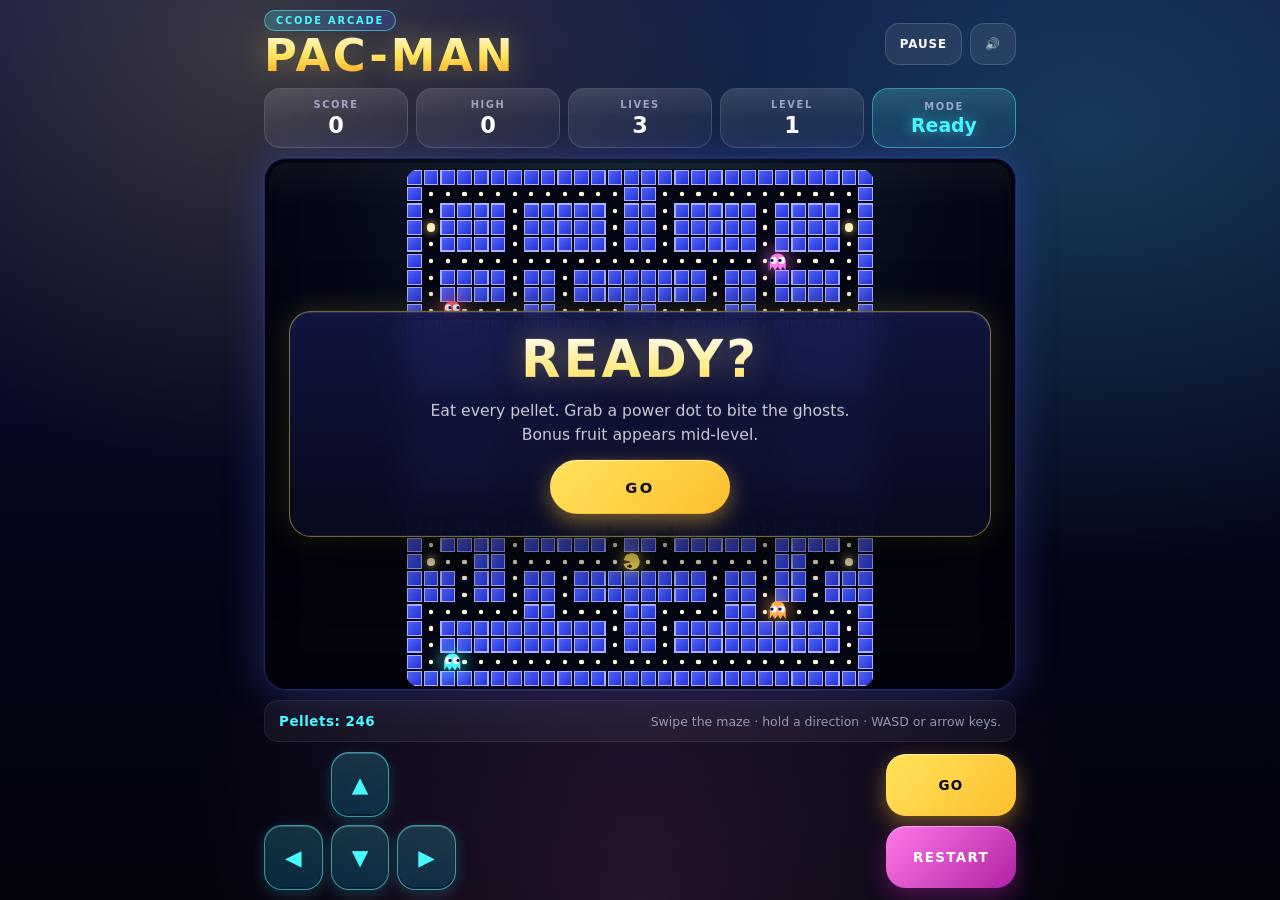
==== commit 60ce87ff: "Bump cache version to v8" ====
--- a/index.html
+++ b/index.html
@@ -8,7 +8,7 @@
   <meta name="apple-mobile-web-app-status-bar-style" content="black-translucent" />
   <title>CCode Pac-Man</title>
   <link rel="icon" href="data:image/svg+xml,%3Csvg xmlns='http://www.w3.org/2000/svg' viewBox='0 0 64 64'%3E%3Ccircle cx='32' cy='32' r='30' fill='%23ffe45c'/%3E%3Cpath d='M32 32 L58 18 A30 30 0 1 0 58 46 Z' fill='%23060819'/%3E%3C/svg%3E" />
-  <link rel="stylesheet" href="style.css?v=7" />
+  <link rel="stylesheet" href="style.css?v=8" />
 </head>
 <body>
   <main class="app-shell" aria-label="CCode Pac-Man game">
@@ -59,6 +59,6 @@
     </nav>
   </main>
 
-  <script src="game.js?v=7"></script>
+  <script src="game.js?v=8"></script>
 </body>
 </html>
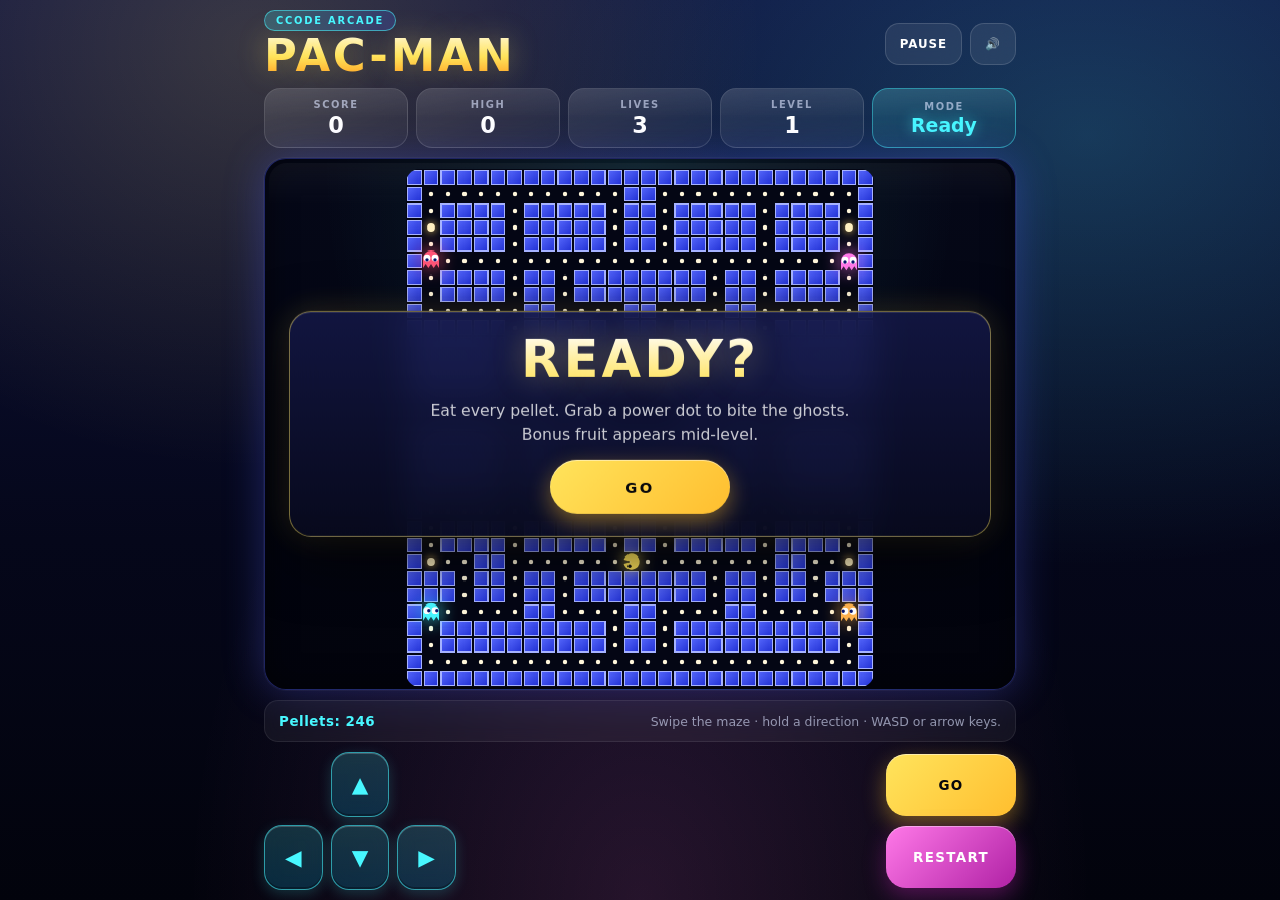
==== commit e5d98d9e: "Bump cache to v9" ====
--- a/index.html
+++ b/index.html
@@ -8,7 +8,7 @@
   <meta name="apple-mobile-web-app-status-bar-style" content="black-translucent" />
   <title>CCode Pac-Man</title>
   <link rel="icon" href="data:image/svg+xml,%3Csvg xmlns='http://www.w3.org/2000/svg' viewBox='0 0 64 64'%3E%3Ccircle cx='32' cy='32' r='30' fill='%23ffe45c'/%3E%3Cpath d='M32 32 L58 18 A30 30 0 1 0 58 46 Z' fill='%23060819'/%3E%3C/svg%3E" />
-  <link rel="stylesheet" href="style.css?v=8" />
+  <link rel="stylesheet" href="style.css?v=9" />
 </head>
 <body>
   <main class="app-shell" aria-label="CCode Pac-Man game">
@@ -59,6 +59,6 @@
     </nav>
   </main>
 
-  <script src="game.js?v=8"></script>
+  <script src="game.js?v=9"></script>
 </body>
 </html>
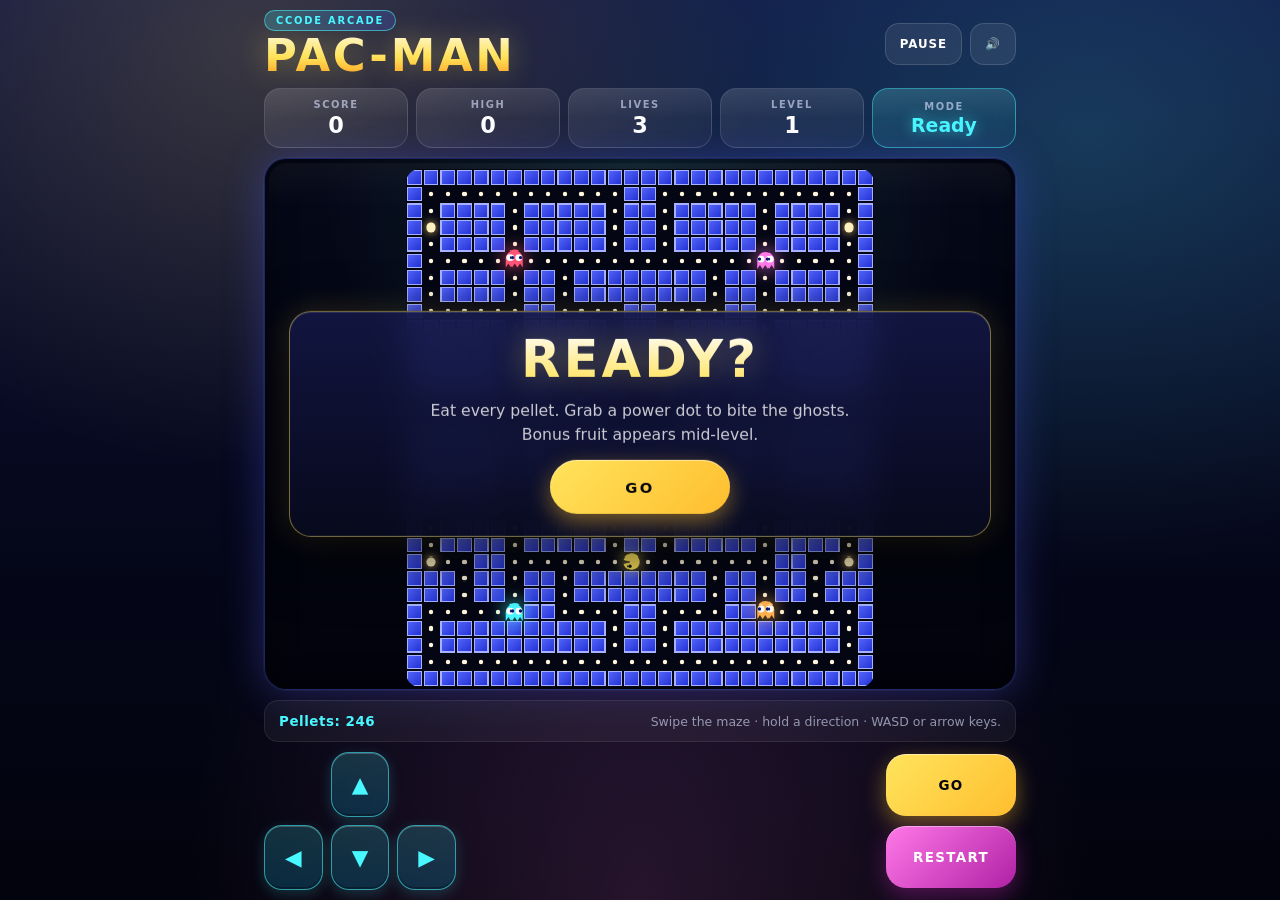
==== commit 652c4265: "Bump cache to v10" ====
--- a/index.html
+++ b/index.html
@@ -8,7 +8,7 @@
   <meta name="apple-mobile-web-app-status-bar-style" content="black-translucent" />
   <title>CCode Pac-Man</title>
   <link rel="icon" href="data:image/svg+xml,%3Csvg xmlns='http://www.w3.org/2000/svg' viewBox='0 0 64 64'%3E%3Ccircle cx='32' cy='32' r='30' fill='%23ffe45c'/%3E%3Cpath d='M32 32 L58 18 A30 30 0 1 0 58 46 Z' fill='%23060819'/%3E%3C/svg%3E" />
-  <link rel="stylesheet" href="style.css?v=9" />
+  <link rel="stylesheet" href="style.css?v=10" />
 </head>
 <body>
   <main class="app-shell" aria-label="CCode Pac-Man game">
@@ -59,6 +59,6 @@
     </nav>
   </main>
 
-  <script src="game.js?v=9"></script>
+  <script src="game.js?v=10"></script>
 </body>
 </html>
